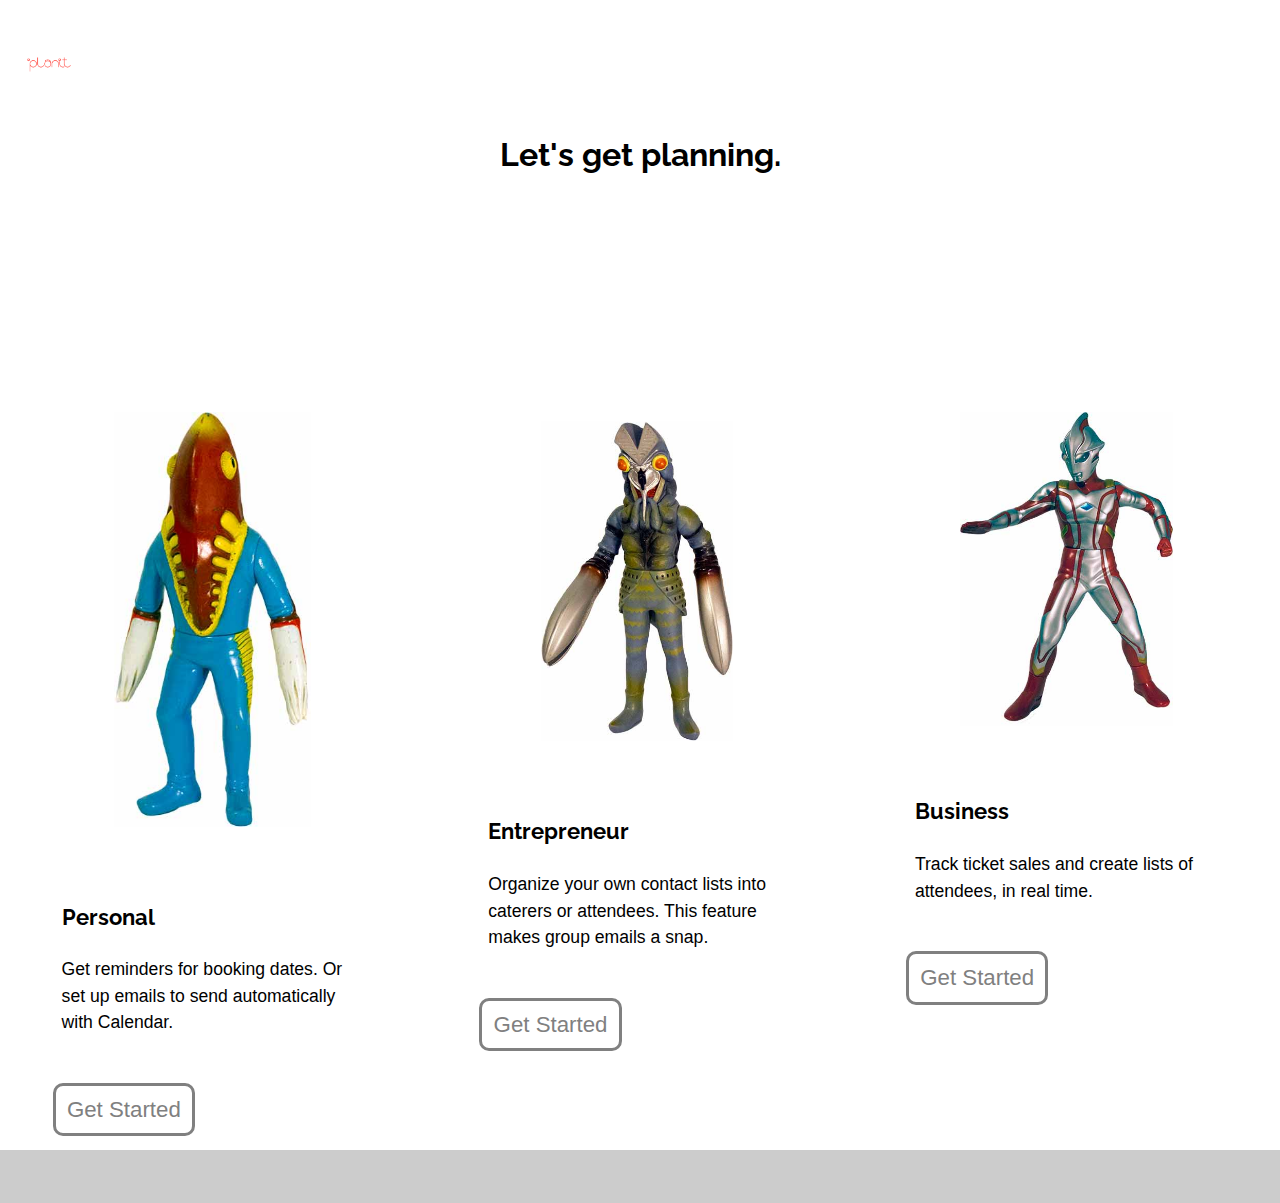
==== pricing.html @ 630fdf83 "stylizing pricing page" ====
<!DOCTYPE html>
<html lang="en-ca">
<head>
  <meta charset="utf-8">
  <title>Planit Pricing</title>
  <meta name="viewport" content="width=device-width,initial-scale=1">
   <link href='http://fonts.googleapis.com/css?family=Raleway' rel='stylesheet' type='text/css'>
  <link href="css/grid.css" rel="stylesheet">
  <link href="css/typography.css" rel="stylesheet">
  <link href="css/main.css" rel="stylesheet">
</head>
<body>
        <ul class="skip-links">
        <li><a href="#main">Jump to main content</a></li>
        <li><a href="#navigation">Jump to main navigation</a></li>
    </ul>
   
    <header id="navigation" class="head"> 
        <main id="main" role="main">
<figure class=" gutter pad-b-2 center">
 
    <div class="grid">
    <div class="unit unit-xs-1 unit-s-1-2 unit-m-1-3 unit-l-1-4">
        <a href="index.html"><img src="images/logo.svg" class="logo pad-t-2 pad-b-2" alt="Planit Logo"></a>
    </div>
  
</div>

<div class="unit unit-l-1">
         <h1 class="push-0 center exa">Let's get planning.</h1>
</div>
         </figure>
</header>  
    
        
  <div class="grid pad-top"> 
        <div class="island unit unit-m-1-3 unit-l-1-3">
                <figure class="bubbles">
                    <img class= "icons" src="images/option1.svg" alt="Personal">
                    <h3 class="giga pad-t">Personal </h3> 
                   <figcaption>Get reminders for booking dates. Or set up emails to send automatically with Calendar.</figcaption>
            
              </figure>
            
             <div class="gutter unit unit-l-1 signup2  giga">
                    <a class="island giga" href="signup.html">Get Started</a>
                 </div>
            
        </div>

        <div class="island unit unit-m-1-3 unit-l-1-3">
                <figure class="bubbles">
                    <img class= "icons" src="images/option2.svg" alt="Entrepreneur">
                     <h3 class="giga pad-t">Entrepreneur </h3> 
                    <figcaption>Organize your own contact lists into caterers or attendees. This feature makes group emails a snap.</figcaption>
                
            </figure>
            
             <div class="gutter unit unit-l-1 signup2  giga">
                    <a class="island giga" href="signup.html">Get Started</a>
                 </div>
            
        </div>
 
            <div class="island unit unit-m-1-3 unit-l-1-3">
                <figure class="bubbles">
                    <img class= "icons" src="images/option3.svg" alt="Business">
                    <h3 class="giga pad-t">Business</h3> 
                    <figcaption>Track ticket sales and create lists of attendees, in real time. </figcaption>
               
                </figure>
                
                
                 <div class="gutter unit unit-l-1 signup2  giga">
                    <a class="island giga" href="signup.html">Get Started</a>
                 </div>
        </div>
    </div>        
        
<footer class="foot island nav">    

    
</footer>
        
</body>
    
</html>
---- css/grid.css ----
.grid {
  margin: 0;
  padding: 0;
  letter-spacing: -0.31em;
  text-rendering: optimizespeed;
  display: -webkit-flex;
  -webkit-flex-flow: row wrap;
  display: -ms-flexbox;
  -ms-flex-flow: row wrap;
  display: flex;
  flex-flow: row wrap;
}

.grid-bottom {
  -webkit-align-items: flex-end;
  -ms-align-items: flex-end;
  align-items: flex-end;
}

.grid-middle {
  -webkit-align-items: center;
  -ms-align-items: center;
  align-items: center;
}

.grid-stretch {
  -webkit-align-items: stretch;
  -ms-align-items: stretch;
  align-items: stretch;
}

.opera-only :-o-prefocus, .grid {
  word-spacing: -0.43em;
}

.unit {
  letter-spacing: normal;
  text-rendering: auto;
  vertical-align: top;
  word-spacing: normal;
  display: inline-block;
  visibility: visible;
}

.grid-bottom .unit {
  vertical-align: bottom;
}

.grid-middle .unit {
  vertical-align: middle;
}

.unit[class*="push-"],
.unit[class*="pull-"] {
  position: relative;
}

.unit-xs-hidden {
  display: none;
  visibility: hidden;
}

.unit-xs-centered {
  margin: 0 auto;
}

.unit-xs-1, .xs-1 {
  display: block;
  visibility: visible;
  width: 100%;
}

.unit-offset-xs-0 {
  margin-left: 0;
}

.unit-push-xs-0,
.unit-pull-xs-0 {
  left: 0;
}

.unit-xs-1-2, .xs-1-2 {
  width: 50.0000%;
}

.unit-offset-xs-1-2 {
  margin-left: 50.0000%;
}

.unit-push-xs-1-2 {
  left: 50.0000%;
}

.unit-pull-xs-1-2 {
  left: -50.0000%;
}

.unit-xs-1-3, .xs-1-3 {
  width: 33.3333%;
}

.unit-offset-xs-1-3 {
  margin-left: 33.3333%;
}

.unit-push-xs-1-3 {
  left: 33.3333%;
}

.unit-pull-xs-1-3 {
  left: -33.3333%;
}

.unit-xs-2-3, .xs-2-3 {
  width: 66.6667%;
}

.unit-offset-xs-2-3 {
  margin-left: 66.6667%;
}

.unit-push-xs-2-3 {
  left: 66.6667%;
}

.unit-pull-xs-2-3 {
  left: -66.6667%;
}

.unit-xs-1-4, .xs-1-4 {
  width: 25.0000%;
}

.unit-offset-xs-1-4 {
  margin-left: 25.0000%;
}

.unit-push-xs-1-4 {
  left: 25.0000%;
}

.unit-pull-xs-1-4 {
  left: -25.0000%;
}

.unit-xs-3-4, .xs-3-4 {
  width: 75.0000%;
}

.unit-offset-xs-3-4 {
  margin-left: 75.0000%;
}

.unit-push-xs-3-4 {
  left: 75.0000%;
}

.unit-pull-xs-3-4 {
  left: -75.0000%;
}

.unit-xs-1-2,.xs-1-2,.unit-xs-1-3,.xs-1-3,.unit-xs-2-3,.xs-2-3,.unit-xs-1-4,.xs-1-4,.unit-xs-3-4,.xs-3-4 {
  display: inline-block;
  visibility: visible;
}

@media only screen and (min-width: 25em) {

.unit-s-hidden {
  display: none;
  visibility: hidden;
}

.unit-s-centered {
  margin: 0 auto;
}

.unit-s-1, .s-1 {
  display: block;
  visibility: visible;
  width: 100%;
}

.unit-offset-s-0 {
  margin-left: 0;
}

.unit-push-s-0,
.unit-pull-s-0 {
  left: 0;
}

.unit-s-1-2, .s-1-2 {
  width: 50.0000%;
}

.unit-offset-s-1-2 {
  margin-left: 50.0000%;
}

.unit-push-s-1-2 {
  left: 50.0000%;
}

.unit-pull-s-1-2 {
  left: -50.0000%;
}

.unit-s-1-3, .s-1-3 {
  width: 33.3333%;
}

.unit-offset-s-1-3 {
  margin-left: 33.3333%;
}

.unit-push-s-1-3 {
  left: 33.3333%;
}

.unit-pull-s-1-3 {
  left: -33.3333%;
}

.unit-s-2-3, .s-2-3 {
  width: 66.6667%;
}

.unit-offset-s-2-3 {
  margin-left: 66.6667%;
}

.unit-push-s-2-3 {
  left: 66.6667%;
}

.unit-pull-s-2-3 {
  left: -66.6667%;
}

.unit-s-1-4, .s-1-4 {
  width: 25.0000%;
}

.unit-offset-s-1-4 {
  margin-left: 25.0000%;
}

.unit-push-s-1-4 {
  left: 25.0000%;
}

.unit-pull-s-1-4 {
  left: -25.0000%;
}

.unit-s-3-4, .s-3-4 {
  width: 75.0000%;
}

.unit-offset-s-3-4 {
  margin-left: 75.0000%;
}

.unit-push-s-3-4 {
  left: 75.0000%;
}

.unit-pull-s-3-4 {
  left: -75.0000%;
}

.unit-s-1-2,.s-1-2,.unit-s-1-3,.s-1-3,.unit-s-2-3,.s-2-3,.unit-s-1-4,.s-1-4,.unit-s-3-4,.s-3-4 {
  display: inline-block;
  visibility: visible;
}

}

@media only screen and (min-width: 38em) {

.unit-m-hidden {
  display: none;
  visibility: hidden;
}

.unit-m-centered {
  margin: 0 auto;
}

.unit-m-1, .m-1 {
  display: block;
  visibility: visible;
  width: 100%;
}

.unit-offset-m-0 {
  margin-left: 0;
}

.unit-push-m-0,
.unit-pull-m-0 {
  left: 0;
}

.unit-m-1-2, .m-1-2 {
  width: 50.0000%;
}

.unit-offset-m-1-2 {
  margin-left: 50.0000%;
}

.unit-push-m-1-2 {
  left: 50.0000%;
}

.unit-pull-m-1-2 {
  left: -50.0000%;
}

.unit-m-1-3, .m-1-3 {
  width: 33.3333%;
}

.unit-offset-m-1-3 {
  margin-left: 33.3333%;
}

.unit-push-m-1-3 {
  left: 33.3333%;
}

.unit-pull-m-1-3 {
  left: -33.3333%;
}

.unit-m-2-3, .m-2-3 {
  width: 66.6667%;
}

.unit-offset-m-2-3 {
  margin-left: 66.6667%;
}

.unit-push-m-2-3 {
  left: 66.6667%;
}

.unit-pull-m-2-3 {
  left: -66.6667%;
}

.unit-m-1-4, .m-1-4 {
  width: 25.0000%;
}

.unit-offset-m-1-4 {
  margin-left: 25.0000%;
}

.unit-push-m-1-4 {
  left: 25.0000%;
}

.unit-pull-m-1-4 {
  left: -25.0000%;
}

.unit-m-3-4, .m-3-4 {
  width: 75.0000%;
}

.unit-offset-m-3-4 {
  margin-left: 75.0000%;
}

.unit-push-m-3-4 {
  left: 75.0000%;
}

.unit-pull-m-3-4 {
  left: -75.0000%;
}

.unit-m-1-5, .m-1-5 {
  width: 20.0000%;
}

.unit-offset-m-1-5 {
  margin-left: 20.0000%;
}

.unit-push-m-1-5 {
  left: 20.0000%;
}

.unit-pull-m-1-5 {
  left: -20.0000%;
}

.unit-m-2-5, .m-2-5 {
  width: 40.0000%;
}

.unit-offset-m-2-5 {
  margin-left: 40.0000%;
}

.unit-push-m-2-5 {
  left: 40.0000%;
}

.unit-pull-m-2-5 {
  left: -40.0000%;
}

.unit-m-3-5, .m-3-5 {
  width: 60.0000%;
}

.unit-offset-m-3-5 {
  margin-left: 60.0000%;
}

.unit-push-m-3-5 {
  left: 60.0000%;
}

.unit-pull-m-3-5 {
  left: -60.0000%;
}

.unit-m-4-5, .m-4-5 {
  width: 80.0000%;
}

.unit-offset-m-4-5 {
  margin-left: 80.0000%;
}

.unit-push-m-4-5 {
  left: 80.0000%;
}

.unit-pull-m-4-5 {
  left: -80.0000%;
}

.unit-m-1-6, .m-1-6 {
  width: 16.6667%;
}

.unit-offset-m-1-6 {
  margin-left: 16.6667%;
}

.unit-push-m-1-6 {
  left: 16.6667%;
}

.unit-pull-m-1-6 {
  left: -16.6667%;
}

.unit-m-5-6, .m-5-6 {
  width: 83.3333%;
}

.unit-offset-m-5-6 {
  margin-left: 83.3333%;
}

.unit-push-m-5-6 {
  left: 83.3333%;
}

.unit-pull-m-5-6 {
  left: -83.3333%;
}

.unit-m-1-2,.m-1-2,.unit-m-1-3,.m-1-3,.unit-m-2-3,.m-2-3,.unit-m-1-4,.m-1-4,.unit-m-3-4,.m-3-4,.unit-m-1-5,.m-1-5,.unit-m-2-5,.m-2-5,.unit-m-3-5,.m-3-5,.unit-m-4-5,.m-4-5,.unit-m-1-6,.m-1-6,.unit-m-5-6,.m-5-6 {
  display: inline-block;
  visibility: visible;
}

}

@media only screen and (min-width: 60em) {

.unit-l-hidden {
  display: none;
  visibility: hidden;
}

.unit-l-centered {
  margin: 0 auto;
}

.unit-l-1, .l-1 {
  display: block;
  visibility: visible;
  width: 100%;
}

.unit-offset-l-0 {
  margin-left: 0;
}

.unit-push-l-0,
.unit-pull-l-0 {
  left: 0;
}

.unit-l-1-2, .l-1-2 {
  width: 50.0000%;
}

.unit-offset-l-1-2 {
  margin-left: 50.0000%;
}

.unit-push-l-1-2 {
  left: 50.0000%;
}

.unit-pull-l-1-2 {
  left: -50.0000%;
}

.unit-l-1-3, .l-1-3 {
  width: 33.3333%;
}

.unit-offset-l-1-3 {
  margin-left: 33.3333%;
}

.unit-push-l-1-3 {
  left: 33.3333%;
}

.unit-pull-l-1-3 {
  left: -33.3333%;
}

.unit-l-2-3, .l-2-3 {
  width: 66.6667%;
}

.unit-offset-l-2-3 {
  margin-left: 66.6667%;
}

.unit-push-l-2-3 {
  left: 66.6667%;
}

.unit-pull-l-2-3 {
  left: -66.6667%;
}

.unit-l-1-4, .l-1-4 {
  width: 25.0000%;
}

.unit-offset-l-1-4 {
  margin-left: 25.0000%;
}

.unit-push-l-1-4 {
  left: 25.0000%;
}

.unit-pull-l-1-4 {
  left: -25.0000%;
}

.unit-l-3-4, .l-3-4 {
  width: 75.0000%;
}

.unit-offset-l-3-4 {
  margin-left: 75.0000%;
}

.unit-push-l-3-4 {
  left: 75.0000%;
}

.unit-pull-l-3-4 {
  left: -75.0000%;
}

.unit-l-1-5, .l-1-5 {
  width: 20.0000%;
}

.unit-offset-l-1-5 {
  margin-left: 20.0000%;
}

.unit-push-l-1-5 {
  left: 20.0000%;
}

.unit-pull-l-1-5 {
  left: -20.0000%;
}

.unit-l-2-5, .l-2-5 {
  width: 40.0000%;
}

.unit-offset-l-2-5 {
  margin-left: 40.0000%;
}

.unit-push-l-2-5 {
  left: 40.0000%;
}

.unit-pull-l-2-5 {
  left: -40.0000%;
}

.unit-l-3-5, .l-3-5 {
  width: 60.0000%;
}

.unit-offset-l-3-5 {
  margin-left: 60.0000%;
}

.unit-push-l-3-5 {
  left: 60.0000%;
}

.unit-pull-l-3-5 {
  left: -60.0000%;
}

.unit-l-4-5, .l-4-5 {
  width: 80.0000%;
}

.unit-offset-l-4-5 {
  margin-left: 80.0000%;
}

.unit-push-l-4-5 {
  left: 80.0000%;
}

.unit-pull-l-4-5 {
  left: -80.0000%;
}

.unit-l-1-6, .l-1-6 {
  width: 16.6667%;
}

.unit-offset-l-1-6 {
  margin-left: 16.6667%;
}

.unit-push-l-1-6 {
  left: 16.6667%;
}

.unit-pull-l-1-6 {
  left: -16.6667%;
}

.unit-l-5-6, .l-5-6 {
  width: 83.3333%;
}

.unit-offset-l-5-6 {
  margin-left: 83.3333%;
}

.unit-push-l-5-6 {
  left: 83.3333%;
}

.unit-pull-l-5-6 {
  left: -83.3333%;
}

.unit-l-1-2,.l-1-2,.unit-l-1-3,.l-1-3,.unit-l-2-3,.l-2-3,.unit-l-1-4,.l-1-4,.unit-l-3-4,.l-3-4,.unit-l-1-5,.l-1-5,.unit-l-2-5,.l-2-5,.unit-l-3-5,.l-3-5,.unit-l-4-5,.l-4-5,.unit-l-1-6,.l-1-6,.unit-l-5-6,.l-5-6 {
  display: inline-block;
  visibility: visible;
}

}

.unit-content-distribute {
  display: -ms-flexbox;
  display: -webkit-flex;
  display: flex;
  -ms-flex-direction: column;
  -webkit-flex-direction: column;
  flex-direction: column;
  -ms-flex-pack: justify;
  -webkit-justify-content: space-between;
  justify-content: space-between;
  -ms-flex-align: center;
  -webkit-align-items: center;
  align-items: center;
}

.content-fill {
  -ms-flex-grow: 2;
  -webkit-flex-grow: 2;
  flex-grow: 2;
}

.content-shrink {
  -ms-align-self: center;
  -webkit-align-self: center;
  align-self: center;
}
---- css/typography.css ----
html {
  font-family: 'Raleway', sans-serif;
}

h1, h2, h3, h4, h5, h6,
p, ul, ol, dl, dd, figure,
blockquote, details, hr,
fieldset, pre, table {
  margin: 0 0 1.5rem;
}

.yotta {
  font-size: 2.2807rem;
  line-height: 1.3154;
}

.zetta {
  font-size: 2.0273rem;
  line-height: 1.4798;
}

h1, .exa {
  font-size: 1.8020rem;
  line-height: 1.6648;
}

h2, .peta {
  font-size: 1.6018rem;
  line-height: 1.8729;
}

h3, .tera {
  font-size: 1.4238rem;
  line-height: 1.0535;
}

h4, .giga {
  font-size: 1.2656rem;
  line-height: 1.1852;
}

h5, .mega {
  font-size: 1.1250rem;
  line-height: 1.3333;
}

h6, .kilo {
  font-size: 1.0000rem;
  line-height: 1.5000;
}

small, .milli {
  font-size: 0.8889rem;
  line-height: 1.6875;
}

.micro {
  font-size: 0.7901rem;
  line-height: 1.8984;
}

sub,
sup {
  font-size: 75%;
  line-height: 1px;
  position: relative;
  vertical-align: baseline;
}

sup {
  top: -0.5em;
}

sub {
  bottom: -0.25em;
}

.push {
  margin-bottom: 1.5rem;
}

.push-none, .push-0 {
  margin-bottom: 0;
}

.push-double, .push-2 {
  margin-bottom: 3.0000rem;
}

.push-half, .push-1-2 {
  margin-bottom: 0.7500rem;
}

.pad-top, .pad-t {
  padding-top: 1.5rem;
}

.pad-bottom, .pad-b {
  padding-bottom: 1.5rem;
}

.pad-top-double, .pad-t-2 {
  padding-top: 3.0000rem;
}

.pad-bottom-double, .pad-b-2 {
  padding-bottom: 3.0000rem;
}

.pad-top-half, .pad-t-1-2 {
  padding-top: 0.7500rem;
}

.pad-bottom-half, .pad-b-1-2 {
  padding-bottom: 0.7500rem;
}

.island {
  padding: 1.5rem;
}

.island-half, .island-1-2 {
  padding: 0.7500rem;
}

.island-double, .island-2 {
  padding: 3.0000rem;
}

.gutter {
  padding-left: 1.5rem;
  padding-right: 1.5rem;
}

.gutter-half, .gutter-1-2 {
  padding-left: 0.7500rem;
  padding-right: 0.7500rem;
}

.gutter-double, .gutter-2 {
  padding-left: 3.0000rem;
  padding-right: 3.0000rem;
}

h1, h2, h3, h4, h5, h6,
.brand-family {
 font-family: 'Raleway', sans-serif;
}

.default-family {
  font-family: 'Raleway', sans-serif;
}

.bold {
  font-weight: bold;
}

.regular {
  font-weight: normal;
}

.italic {
  font-style: italic;
}
---- css/main.css ----
@-moz-viewport { width: device-width; scale: 1; }
@-ms-viewport { width: device-width; scale: 1; }
@-o-viewport { width: device-width; scale: 1; }
@-webkit-viewport { width: device-width; scale: 1; }
@viewport { width: device-width; scale: 1; }

html {
  margin: 0;
  padding: 0;
  box-sizing: border-box;

  font: normal 100%/1.5 sans-serif;
  -moz-text-size-adjust: 100%;
  -ms-text-size-adjust: 100%;
  -webkit-text-size-adjust: 100%;
  text-size-adjust: 100%;
}

@media only screen and (min-width: 60em) { /*large*/
    
    html {
        font-size: 110%;
    }
}

@media only screen and (min-width: 90em) { /*xlarge*/
    
    html {
        font-size: 120%;
    }
}

@media only screen and (min-width: 120em) { /*xxlarge*/
    
    html {
        font-size: 130%;
    }
}

*, *:before, *:after {
  box-sizing: inherit;
}


body {
    margin: 0;
    padding: 0;
}

.welcome {
    color: white;
    font-size: 3rem;
    font-weight: bold;
    text-align: left;
}

.welcomeblack {
    font-size: 3rem;
    font-weight: bold;
    text-align: left;
}

img { 
    display: block;
    width: 100%;
}

.formcolor {
    background-color: rgba(200, 200, 200, 0.5);
}

.form {
    max-width: 45em;
    margin: 0 auto;
}

.center{
    text-align: center;
}
   
.field { 
    border: 1px solid #ccc;
    font-size: 1.5em;
    padding: 0.2em 0.5em;
    width: 100%;
}

.explain {
    border: 1px solid #ccc;
    font-size: 1.5em;
    padding: 0.2em 0.5em;
    width: 100%;
    height: 8em;
}

.skip-links {
    margin: 0;
    padding: 0;
    list-style-type: none;
}

.skip-links a {
    position: absolute;
    top: -3em;
    padding: 0.5em 0.75em;
    background-color: #000;
    color: #fff;
    font-weight: bold;
    font-size: 1.25em;
    text-decoration: none;
}

.skip-links a:focus {
    top:0;
}

.head {
    width: 100%;
    overflow: hidden;
    padding-bottom: 1rem;
}

.intro {
    background-color: #e2e2e2;
    text-align: center;
}

.bubbles {
    padding: 2em;
}

.icons {
    width: 70%;
    margin-left: 15%;
    margin-right: 15%;  
}

.bubblescaption {
    text-align: center;
    font-family: 'Raleway', sans-serif;
    color: white;
}

.bubbleinfo {
    text-align: center;
    color: white;
}

.bubbleback {
    background-color: #4F94CD;
}

.signup a,
.signup a:link,
.signup a:visited {
  background-color: white;
  text-decoration: none;
  color: #0074D9;  
  padding: 1em;

}

.signup a:hover,
.signup a:focus,
.signup a:active,
.signup .nav-current,
.signup .nav-current:link,
.signup .nav-current:visited {
  color: white;
  text-decoration: none;
  background-color: #0074D9; 
  padding: 1em;
}
 
.signup2 a,
.signup2 a:link,
.signup2 a:visited {
  background-color: white;
  text-decoration: none;
  border-style: solid;
  border-radius: 10px;
  color: grey;  
  padding: .5em;

}

.signup2 a:hover,
.signup2 a:focus,
.signup2 a:active,
.signup2 .nav-current,
.signup2 .nav-current:link,
.signup2 .nav-current:visited {
  color: white;
  text-decoration: none;
  background-color: grey; 
}


.toplist a,
.toplist a:link,
.toplist a:visited {
  display: inline;
  color: white;
  text-decoration: none;
  padding: 1em;
}

.toplist li {
    display: inline-block;
}

.toplist a:hover,
.toplist a:focus,
.toplist a:active,
.toplist .nav-current,
.toplist .nav-current:link,
.toplist .nav-current:visited {
  background-color: #0074D9;
  text-decoration: none;
  color: #fff;
  display: inline;
}

.nav a,
.nav a:link,
.nav a:visited {
  color: #0074D9;
  text-decoration: none;
}

.nav a:hover,
.nav a:focus,
.nav a:active,
.nav .nav-current,
.nav .nav-current:link,
.nav .nav-current:visited {
  background-color: #0074D9;
  text-decoration: none;
  color: #fff;
  padding: 1em;
  display: inline;
}

.ender {   
    padding: 0;
}

.ender li{   
    list-style-type: none;
}

.foot {
    background-color: #ccc;
    text-align: center;
}
 
.billboard {
    background-color: #4F94CD;
}

.background {
    background-image: url(../images/back.jpg);
    background-position: center center;
    background-size: cover;
    overflow: hidden;   
}

.white {
    color: white;
}

.phone {
    background-color: #F0F8FF;      
}

.pod {
    background-color: #A4D3EE;
}

.hide {
        display: none;
}

.right {
        text-align: right;
}

.logo {
     width: 50%;
}

@media only screen and (min-width: 25em) { /*small*/
 


    
@media only screen and (min-width: 38em) { /*medium*/
       
    .hide {
        display: inline;
    }  
    
    .toplist {
        float: right;
}

    .icons {
    width: 70%;
    margin: 15%;  
}
    .logo {
     width: 20%;
}
    
}

@media only screen and (min-width: 60em) { /*large*/

    .welcome {
    font-size: 4rem;
    }
    
    .welcomeblack {
    font-size: 4rem;
    }
    
    .logo {
     width: 15%;
}
}
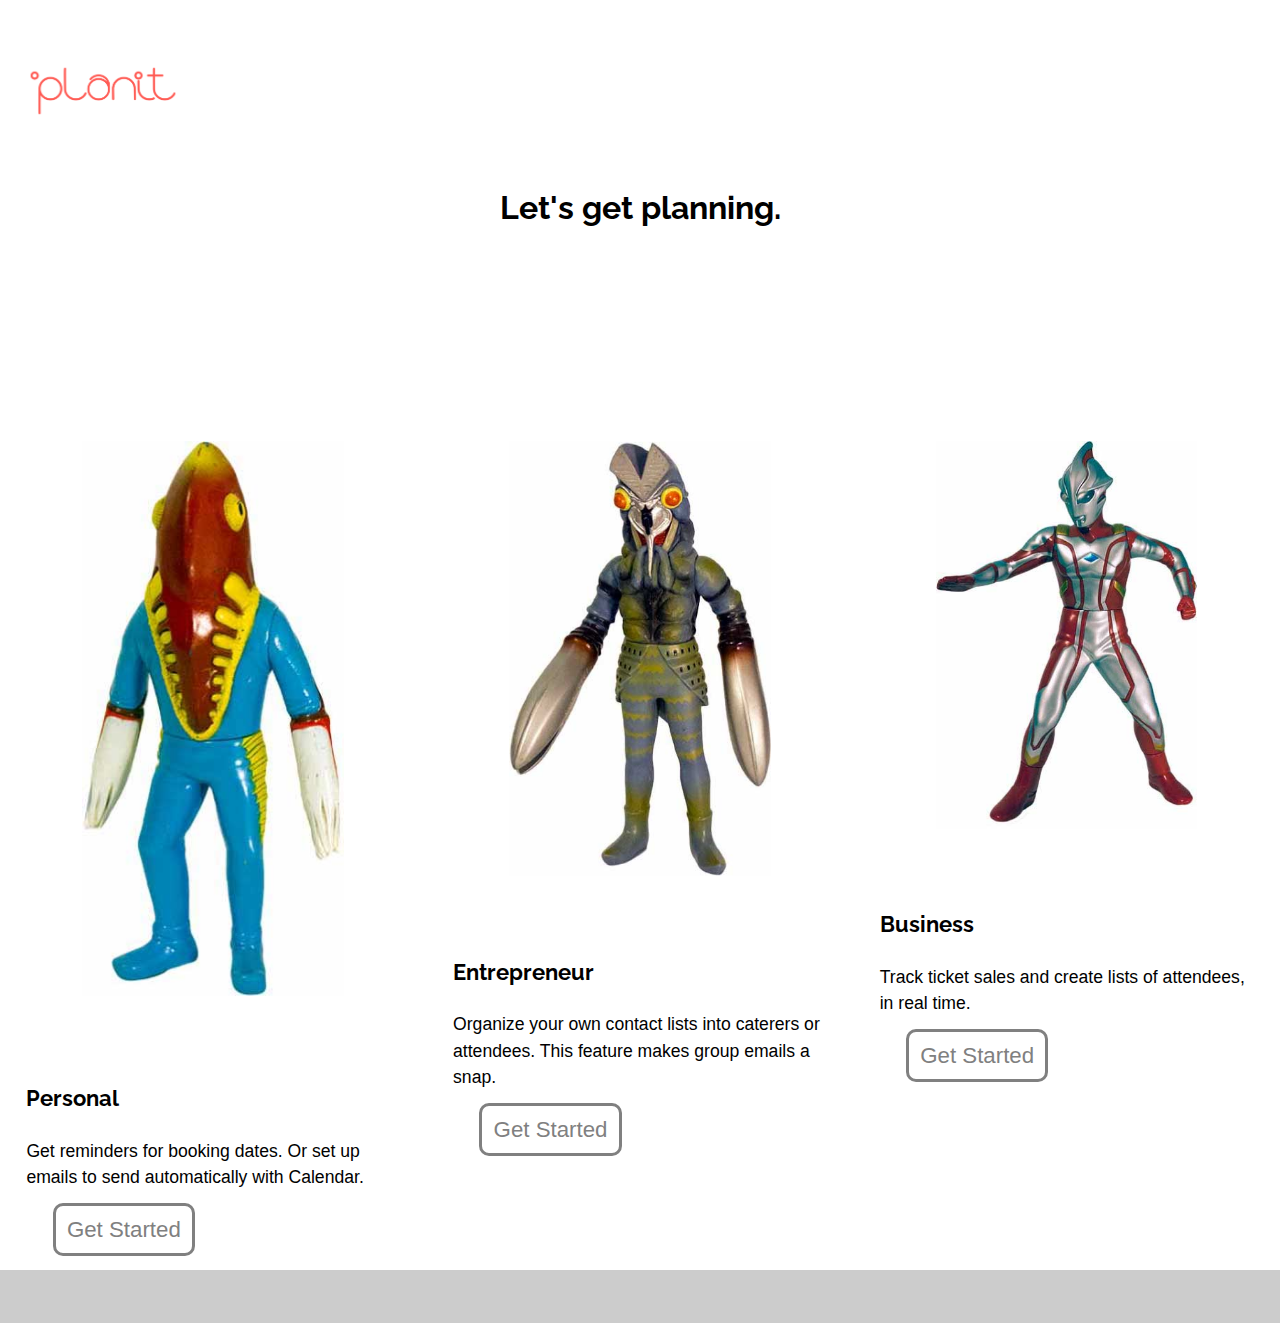
==== commit 38587665: "added background to thank you page" ====
--- a/pricing.html
+++ b/pricing.html
@@ -35,7 +35,7 @@
         
   <div class="grid pad-top"> 
         <div class="island unit unit-m-1-3 unit-l-1-3">
-                <figure class="bubbles">
+                <figure class="">
                     <img class= "icons" src="images/option1.svg" alt="Personal">
                     <h3 class="giga pad-t">Personal </h3> 
                    <figcaption>Get reminders for booking dates. Or set up emails to send automatically with Calendar.</figcaption>
@@ -49,7 +49,7 @@
         </div>
 
         <div class="island unit unit-m-1-3 unit-l-1-3">
-                <figure class="bubbles">
+                <figure class="">
                     <img class= "icons" src="images/option2.svg" alt="Entrepreneur">
                      <h3 class="giga pad-t">Entrepreneur </h3> 
                     <figcaption>Organize your own contact lists into caterers or attendees. This feature makes group emails a snap.</figcaption>
@@ -63,7 +63,7 @@
         </div>
  
             <div class="island unit unit-m-1-3 unit-l-1-3">
-                <figure class="bubbles">
+                <figure class="">
                     <img class= "icons" src="images/option3.svg" alt="Business">
                     <h3 class="giga pad-t">Business</h3> 
                     <figcaption>Track ticket sales and create lists of attendees, in real time. </figcaption>
--- a/css/main.css
+++ b/css/main.css
@@ -193,6 +193,7 @@
   color: white;
   text-decoration: none;
   background-color: grey; 
+  border-color: grey;
 }
 
 
@@ -265,6 +266,12 @@
     overflow: hidden;   
 }
 
+.thankyouback {
+    background-image: url(../images/thankyouback-01.svg);
+    background-position: center center;
+    background-size: cover;   
+}
+
 .white {
     color: white;
 }
@@ -308,10 +315,7 @@
     width: 70%;
     margin: 15%;  
 }
-    .logo {
-     width: 20%;
-}
-    
+   
 }
 
 @media only screen and (min-width: 60em) { /*large*/
@@ -323,9 +327,6 @@
     .welcomeblack {
     font-size: 4rem;
     }
-    
-    .logo {
-     width: 15%;
-}
+   
 }
     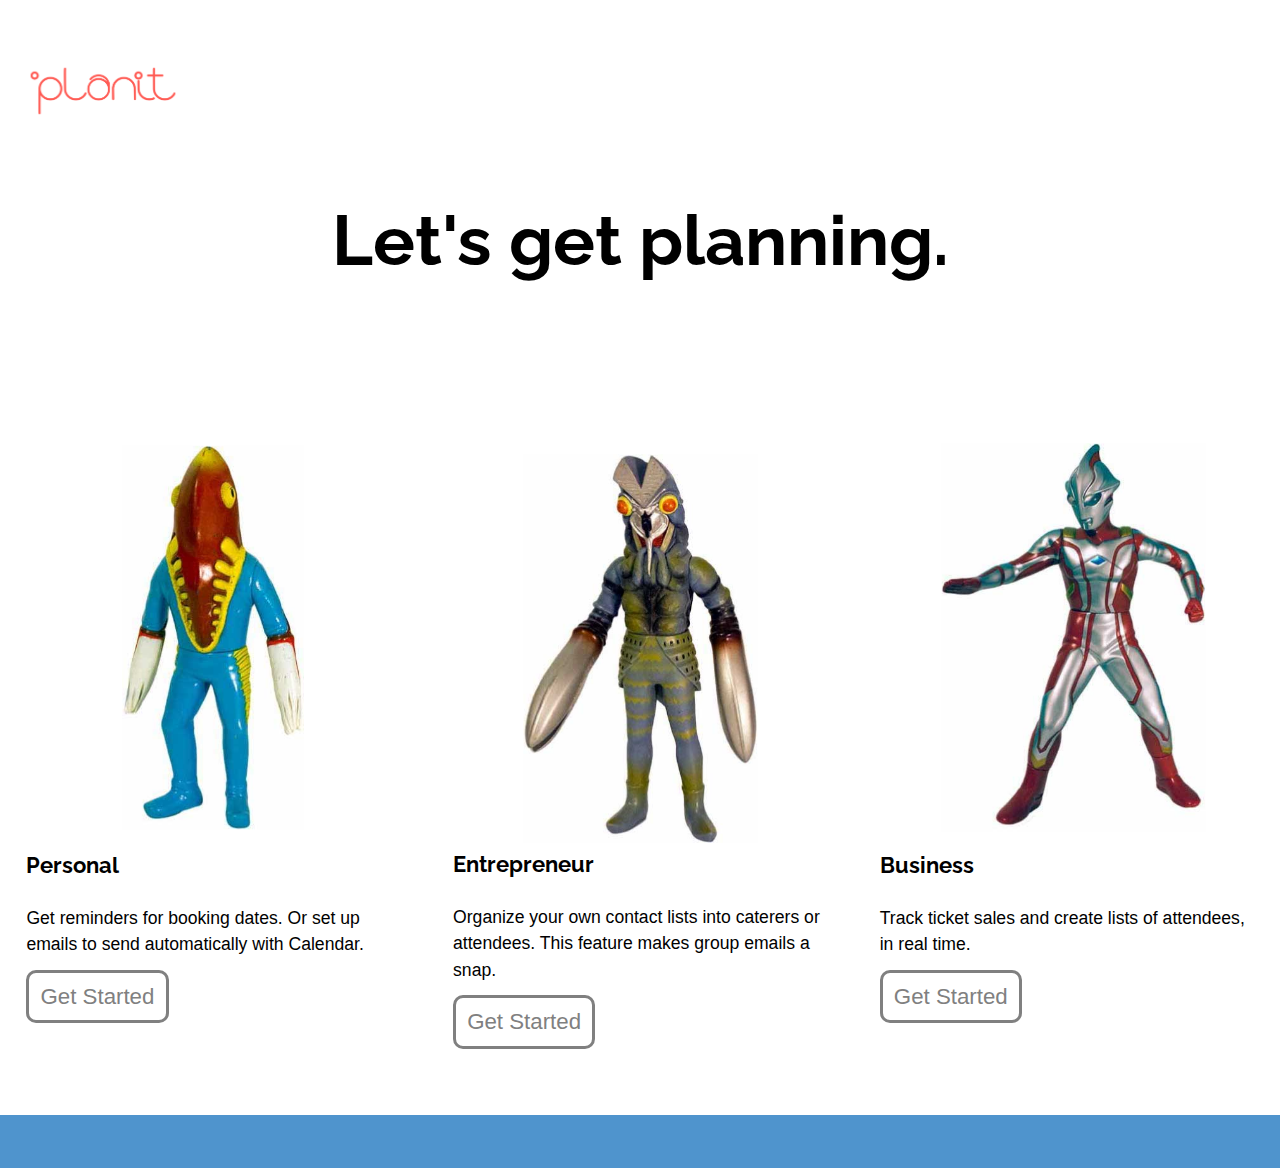
==== commit ca13d365: "styling the sign up page" ====
--- a/pricing.html
+++ b/pricing.html
@@ -27,57 +27,52 @@
 </div>
 
 <div class="unit unit-l-1">
-         <h1 class="push-0 center exa">Let's get planning.</h1>
+         <h1 class="push-0 center welcomeblack">Let's get planning.</h1>
 </div>
          </figure>
 </header>  
     
-        
-  <div class="grid pad-top"> 
-        <div class="island unit unit-m-1-3 unit-l-1-3">
+         <div class="grid pad-b-2"> 
+        <div class="island push-none unit unit-m-1-3 unit-l-1-3">
                 <figure class="">
-                    <img class= "icons" src="images/option1.svg" alt="Personal">
-                    <h3 class="giga pad-t">Personal </h3> 
+                    <img class= "" src="images/option1.svg" alt="Calendar">
+                    <h3 class="giga">Personal </h3> 
                    <figcaption>Get reminders for booking dates. Or set up emails to send automatically with Calendar.</figcaption>
             
               </figure>
-            
-             <div class="gutter unit unit-l-1 signup2  giga">
-                    <a class="island giga" href="signup.html">Get Started</a>
+            <div class="unit unit-l-1 signup2  giga">
+                    <a class="giga" href="signup.html">Get Started</a>
                  </div>
-            
         </div>
 
         <div class="island unit unit-m-1-3 unit-l-1-3">
                 <figure class="">
-                    <img class= "icons" src="images/option2.svg" alt="Entrepreneur">
-                     <h3 class="giga pad-t">Entrepreneur </h3> 
-                    <figcaption>Organize your own contact lists into caterers or attendees. This feature makes group emails a snap.</figcaption>
-                
+                    <img class= "" src="images/option2.svg" alt="Contacts">
+                    <h3 class="giga">Entrepreneur </h3> 
+                    <figcaption>Organize your own contact lists into caterers or attendees. This feature makes group emails a snap.</figcaption> 
             </figure>
-            
-             <div class="gutter unit unit-l-1 signup2  giga">
-                    <a class="island giga" href="signup.html">Get Started</a>
+            <div class="unit unit-l-1 signup2  giga">
+                    <a class="giga" href="signup.html">Get Started</a>
                  </div>
-            
         </div>
  
             <div class="island unit unit-m-1-3 unit-l-1-3">
                 <figure class="">
-                    <img class= "icons" src="images/option3.svg" alt="Business">
-                    <h3 class="giga pad-t">Business</h3> 
+                    <img class= "" src="images/option3.svg" alt="Tickets">
+                   <h3 class="giga">Business</h3> 
                     <figcaption>Track ticket sales and create lists of attendees, in real time. </figcaption>
-               
                 </figure>
-                
-                
-                 <div class="gutter unit unit-l-1 signup2  giga">
-                    <a class="island giga" href="signup.html">Get Started</a>
+                <div class="unit unit-l-1 signup2  giga">
+                    <a class="giga" href="signup.html">Get Started</a>
                  </div>
         </div>
-    </div>        
+    </div>
         
-<footer class="foot island nav">    
+        
+        
+        
+
+<footer class="bubbleback island nav">    
 
     
 </footer>
--- a/css/main.css
+++ b/css/main.css
@@ -78,6 +78,10 @@
     text-align: center;
 }
    
+.smallprint {
+    color: grey;
+    text-align: center;
+}
 .field { 
     border: 1px solid #ccc;
     font-size: 1.5em;
@@ -276,6 +280,10 @@
     color: white;
 }
 
+.photos {
+    width: 40%;
+}
+
 .phone {
     background-color: #F0F8FF;      
 }
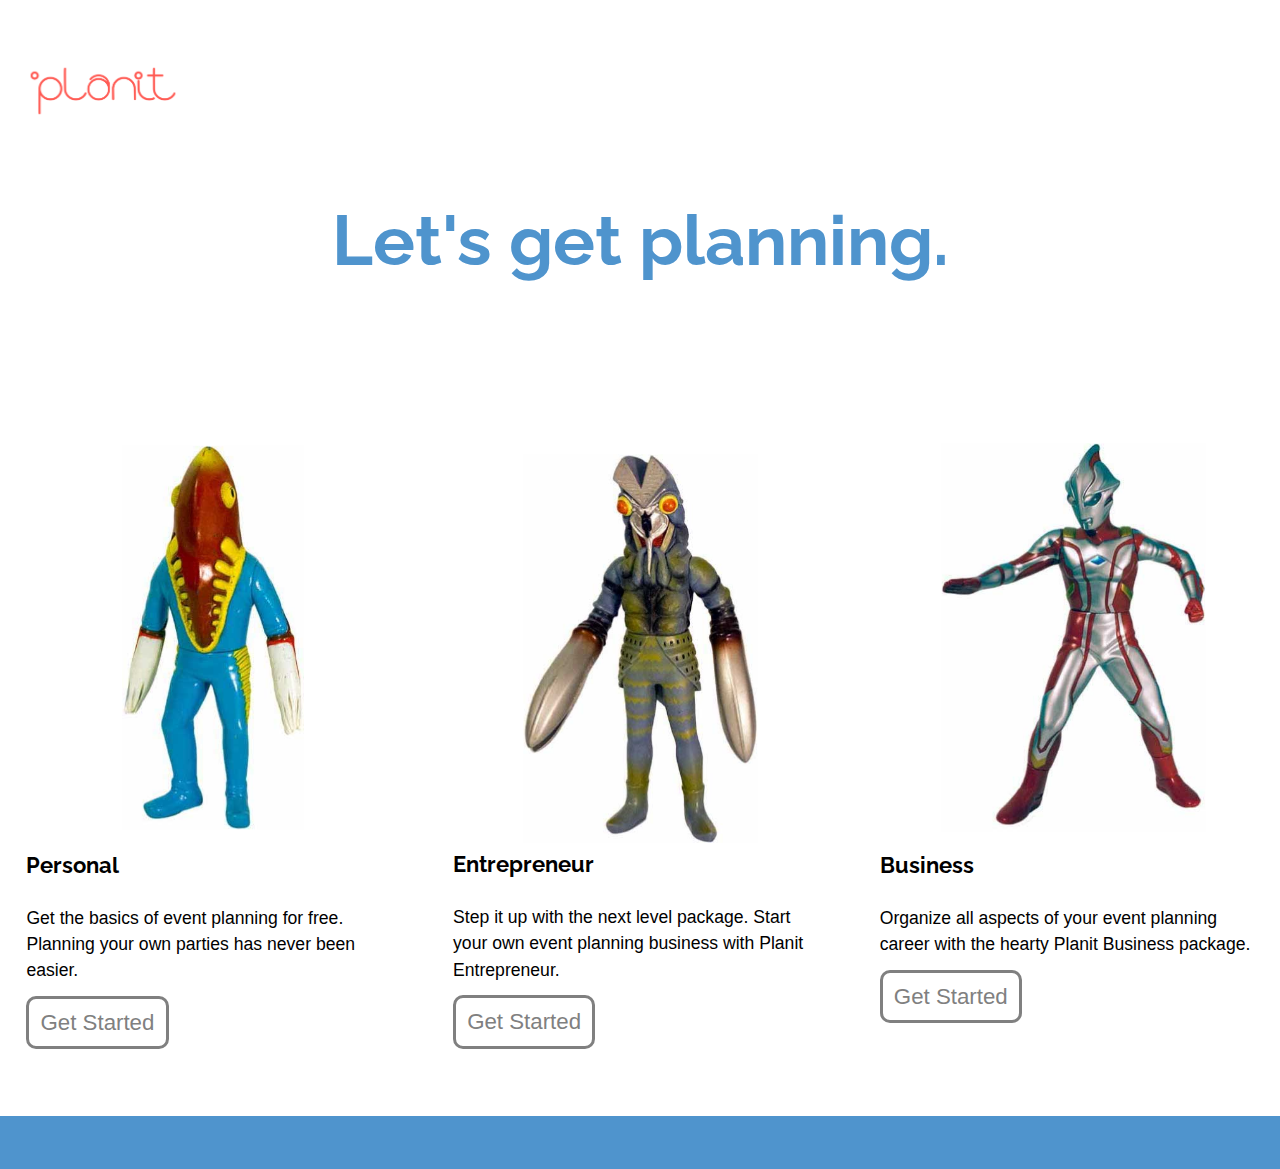
==== commit 683cab2b: "finishing up" ====
--- a/pricing.html
+++ b/pricing.html
@@ -16,7 +16,7 @@
     </ul>
    
     <header id="navigation" class="head"> 
-        <main id="main" role="main">
+        
 <figure class=" gutter pad-b-2 center">
  
     <div class="grid">
@@ -27,17 +27,18 @@
 </div>
 
 <div class="unit unit-l-1">
-         <h1 class="push-0 center welcomeblack">Let's get planning.</h1>
+         <h1 class="push-0 center welcomeblue">Let's get planning.</h1>
 </div>
          </figure>
 </header>  
+    <main id="main" role="main">
     
          <div class="grid pad-b-2"> 
         <div class="island push-none unit unit-m-1-3 unit-l-1-3">
                 <figure class="">
                     <img class= "" src="images/option1.svg" alt="Calendar">
                     <h3 class="giga">Personal </h3> 
-                   <figcaption>Get reminders for booking dates. Or set up emails to send automatically with Calendar.</figcaption>
+                   <figcaption>Get the basics of event planning for free. Planning your own parties has never been easier.</figcaption>
             
               </figure>
             <div class="unit unit-l-1 signup2  giga">
@@ -49,7 +50,7 @@
                 <figure class="">
                     <img class= "" src="images/option2.svg" alt="Contacts">
                     <h3 class="giga">Entrepreneur </h3> 
-                    <figcaption>Organize your own contact lists into caterers or attendees. This feature makes group emails a snap.</figcaption> 
+                    <figcaption>Step it up with the next level package. Start your own event planning business with Planit Entrepreneur.</figcaption>
             </figure>
             <div class="unit unit-l-1 signup2  giga">
                     <a class="giga" href="signup.html">Get Started</a>
@@ -60,7 +61,7 @@
                 <figure class="">
                     <img class= "" src="images/option3.svg" alt="Tickets">
                    <h3 class="giga">Business</h3> 
-                    <figcaption>Track ticket sales and create lists of attendees, in real time. </figcaption>
+                   <figcaption>Organize all aspects of your event planning career with the hearty Planit Business package.</figcaption>
                 </figure>
                 <div class="unit unit-l-1 signup2  giga">
                     <a class="giga" href="signup.html">Get Started</a>
--- a/css/main.css
+++ b/css/main.css
@@ -60,6 +60,13 @@
     text-align: left;
 }
 
+.welcomeblue {
+    color:  #4F94CD;
+    font-size: 3rem;
+    font-weight: bold;
+    text-align: left;
+}
+
 img { 
     display: block;
     width: 100%;
@@ -87,6 +94,15 @@
     font-size: 1.5em;
     padding: 0.2em 0.5em;
     width: 100%;
+}
+
+.button { 
+    border: 1px solid #ccc;
+    font-size: 1.5em;
+    padding: 0.2em 0.5em;
+    width: 70%;
+    background-color: #4F94CD;
+    color: white;
 }
 
 .explain {
@@ -323,7 +339,14 @@
     width: 70%;
     margin: 15%;  
 }
-   
+    
+     .phonepic {
+    width: 75%;
+    }
+    
+   .socialbubbles {
+    padding: 2em;
+}
 }
 
 @media only screen and (min-width: 60em) { /*large*/
@@ -335,6 +358,15 @@
     .welcomeblack {
     font-size: 4rem;
     }
+    
+    .welcomeblue {
+   font-size: 4rem;
+}
+    
+    .socialbubbles {
+    padding: 4em;
+}
    
+   
 }
     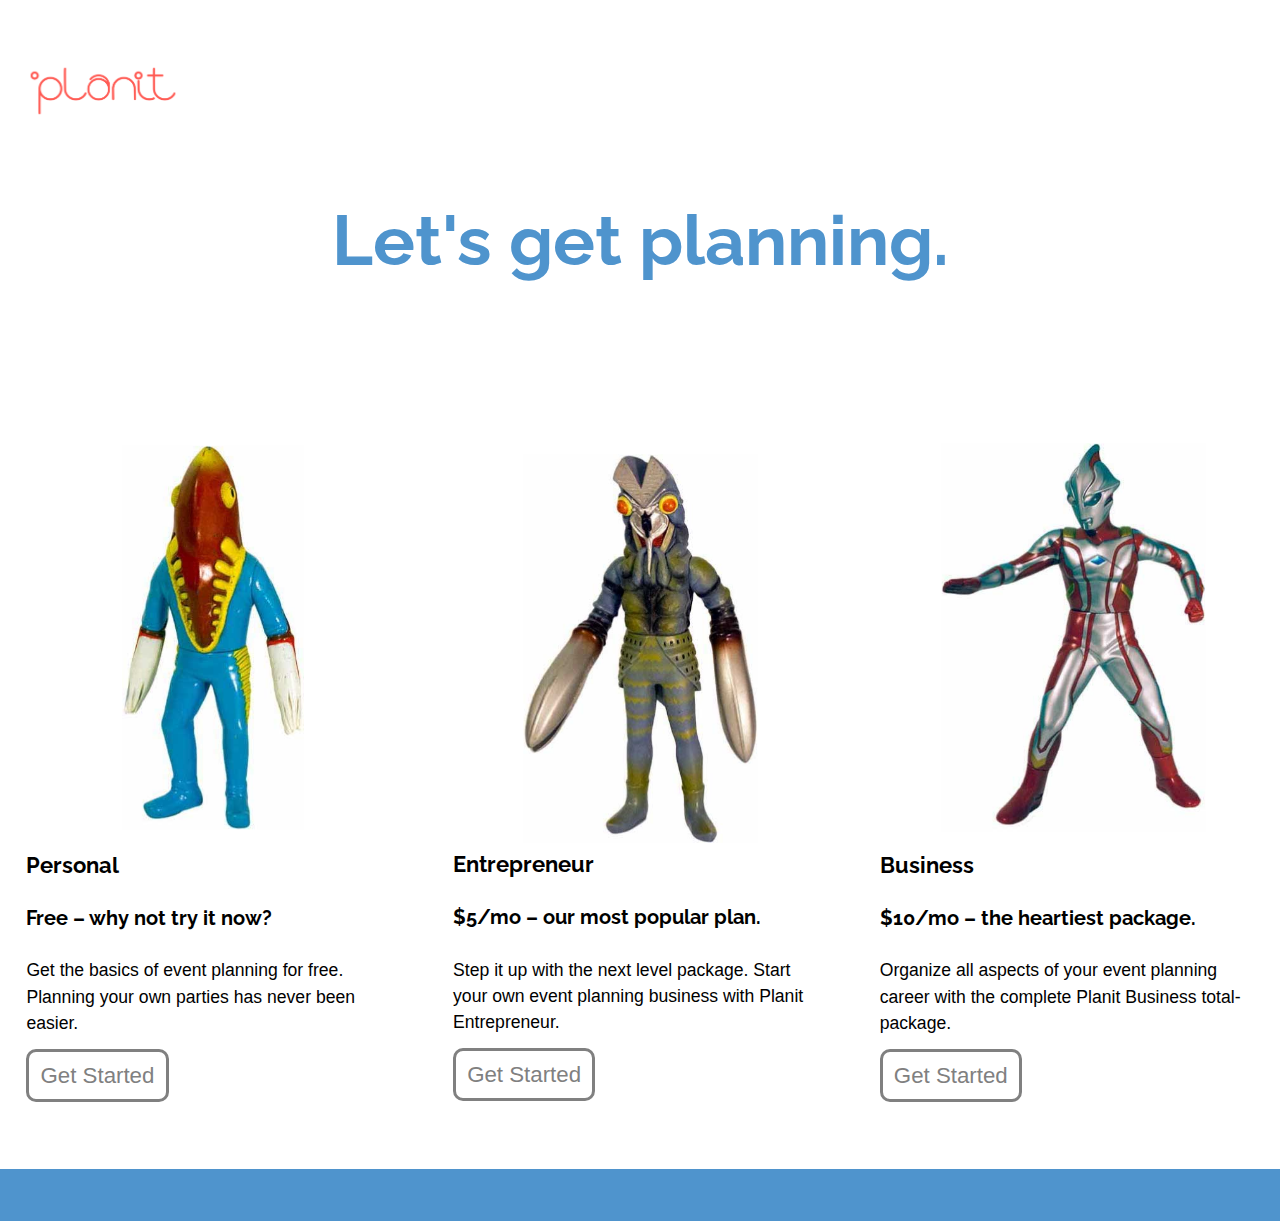
==== commit 6d97819f: "styled the thank you page" ====
--- a/pricing.html
+++ b/pricing.html
@@ -35,9 +35,10 @@
     
          <div class="grid pad-b-2"> 
         <div class="island push-none unit unit-m-1-3 unit-l-1-3">
-                <figure class="">
+                <figure>
                     <img class= "" src="images/option1.svg" alt="Calendar">
-                    <h3 class="giga">Personal </h3> 
+                    <h2 class="giga">Personal </h2> 
+                    <h3 class="mega">Free – why not try it now? </h3> 
                    <figcaption>Get the basics of event planning for free. Planning your own parties has never been easier.</figcaption>
             
               </figure>
@@ -47,9 +48,10 @@
         </div>
 
         <div class="island unit unit-m-1-3 unit-l-1-3">
-                <figure class="">
+                <figure>
                     <img class= "" src="images/option2.svg" alt="Contacts">
-                    <h3 class="giga">Entrepreneur </h3> 
+                    <h2 class="giga">Entrepreneur </h2> 
+                    <h3 class="mega">$5/mo – our most popular plan. </h3> 
                     <figcaption>Step it up with the next level package. Start your own event planning business with Planit Entrepreneur.</figcaption>
             </figure>
             <div class="unit unit-l-1 signup2  giga">
@@ -58,10 +60,11 @@
         </div>
  
             <div class="island unit unit-m-1-3 unit-l-1-3">
-                <figure class="">
+                <figure>
                     <img class= "" src="images/option3.svg" alt="Tickets">
-                   <h3 class="giga">Business</h3> 
-                   <figcaption>Organize all aspects of your event planning career with the hearty Planit Business package.</figcaption>
+                   <h2 class="giga">Business</h2> 
+                   <h3 class="mega">$10/mo – the heartiest package. </h3> 
+                   <figcaption>Organize all aspects of your event planning career with the complete Planit Business total-package.</figcaption>
                 </figure>
                 <div class="unit unit-l-1 signup2  giga">
                     <a class="giga" href="signup.html">Get Started</a>
--- a/css/main.css
+++ b/css/main.css
@@ -100,7 +100,7 @@
     border: 1px solid #ccc;
     font-size: 1.5em;
     padding: 0.2em 0.5em;
-    width: 70%;
+    width: 100%;
     background-color: #4F94CD;
     color: white;
 }
@@ -347,6 +347,11 @@
    .socialbubbles {
     padding: 2em;
 }
+    
+    .socialbubbles2 {
+    width: 50%;
+}
+    
 }
 
 @media only screen and (min-width: 60em) { /*large*/
@@ -366,6 +371,10 @@
     .socialbubbles {
     padding: 4em;
 }
+    
+    .socialbubbles2 {
+    width: 30%;
+}
    
    
 }
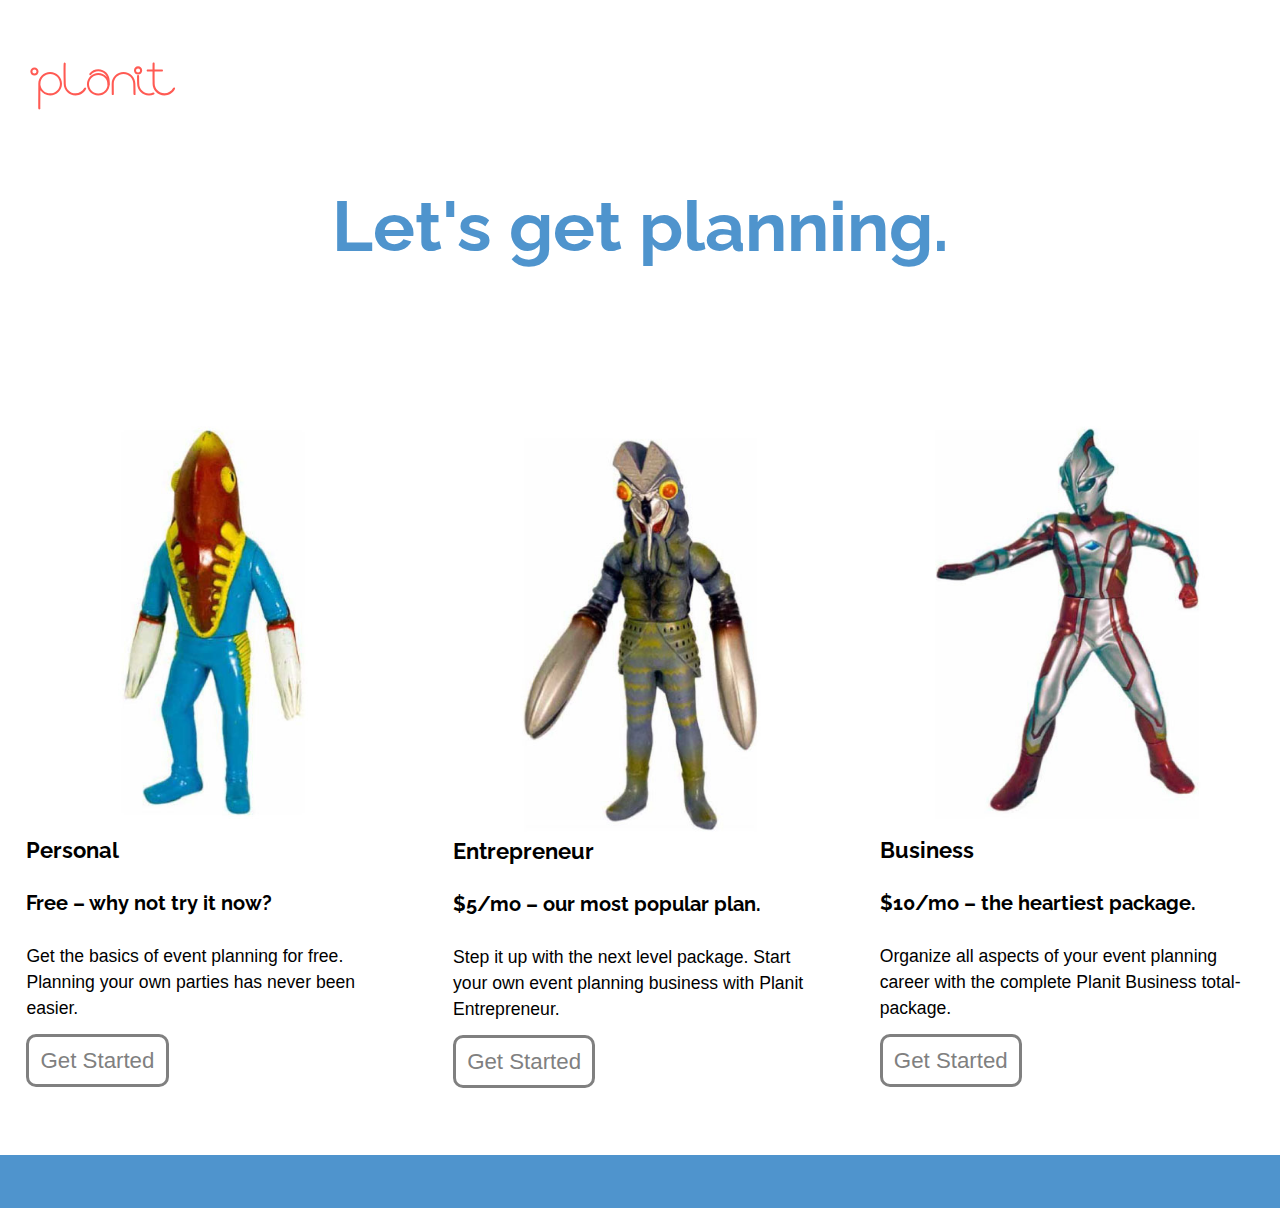
==== commit 203fbe9c: "resaved files" ====
--- a/pricing.html
+++ b/pricing.html
@@ -15,28 +15,29 @@
         <li><a href="#navigation">Jump to main navigation</a></li>
     </ul>
    
-    <header id="navigation" class="head"> 
+<header id="navigation" class="head"> 
         
-<figure class=" gutter pad-b-2 center">
+        <figure class="gutter pad-b-2 center">
  
     <div class="grid">
-    <div class="unit unit-xs-1 unit-s-1-2 unit-m-1-3 unit-l-1-4">
+        <div class="unit unit-xs-1 unit-s-1-2 unit-m-1-3 unit-l-1-4">
         <a href="index.html"><img src="images/logo.svg" class="logo pad-t-2 pad-b-2" alt="Planit Logo"></a>
+        </div>
+  
     </div>
-  
-</div>
 
-<div class="unit unit-l-1">
+    <div class="unit unit-l-1">
          <h1 class="push-0 center welcomeblue">Let's get planning.</h1>
-</div>
+    </div>
          </figure>
 </header>  
-    <main id="main" role="main">
     
-         <div class="grid pad-b-2"> 
+<main id="main" role="main">
+    
+<div class="grid pad-b-2"> 
         <div class="island push-none unit unit-m-1-3 unit-l-1-3">
-                <figure>
-                    <img class= "" src="images/option1.svg" alt="Calendar">
+            <figure>
+                    <img class= "" src="images/option1.jpg" alt="Calendar">
                     <h2 class="giga">Personal </h2> 
                     <h3 class="mega">Free – why not try it now? </h3> 
                    <figcaption>Get the basics of event planning for free. Planning your own parties has never been easier.</figcaption>
@@ -44,24 +45,24 @@
               </figure>
             <div class="unit unit-l-1 signup2  giga">
                     <a class="giga" href="signup.html">Get Started</a>
-                 </div>
+            </div>
         </div>
 
         <div class="island unit unit-m-1-3 unit-l-1-3">
                 <figure>
-                    <img class= "" src="images/option2.svg" alt="Contacts">
+                    <img class= "" src="images/option2.jpg" alt="Contacts">
                     <h2 class="giga">Entrepreneur </h2> 
                     <h3 class="mega">$5/mo – our most popular plan. </h3> 
                     <figcaption>Step it up with the next level package. Start your own event planning business with Planit Entrepreneur.</figcaption>
-            </figure>
+                </figure>
             <div class="unit unit-l-1 signup2  giga">
                     <a class="giga" href="signup.html">Get Started</a>
-                 </div>
+            </div>
         </div>
  
-            <div class="island unit unit-m-1-3 unit-l-1-3">
+        <div class="island unit unit-m-1-3 unit-l-1-3">
                 <figure>
-                    <img class= "" src="images/option3.svg" alt="Tickets">
+                    <img src="images/option3.jpg" alt="Tickets">
                    <h2 class="giga">Business</h2> 
                    <h3 class="mega">$10/mo – the heartiest package. </h3> 
                    <figcaption>Organize all aspects of your event planning career with the complete Planit Business total-package.</figcaption>
@@ -70,15 +71,12 @@
                     <a class="giga" href="signup.html">Get Started</a>
                  </div>
         </div>
-    </div>
+</div>
         
         
-        
-        
-
+</main>
 <footer class="bubbleback island nav">    
 
-    
 </footer>
         
 </body>
--- a/css/main.css
+++ b/css/main.css
@@ -287,7 +287,7 @@
 }
 
 .thankyouback {
-    background-image: url(../images/thankyouback-01.svg);
+    background-image: url(../images/thankyouback.jpg);
     background-position: center center;
     background-size: cover;   
 }
